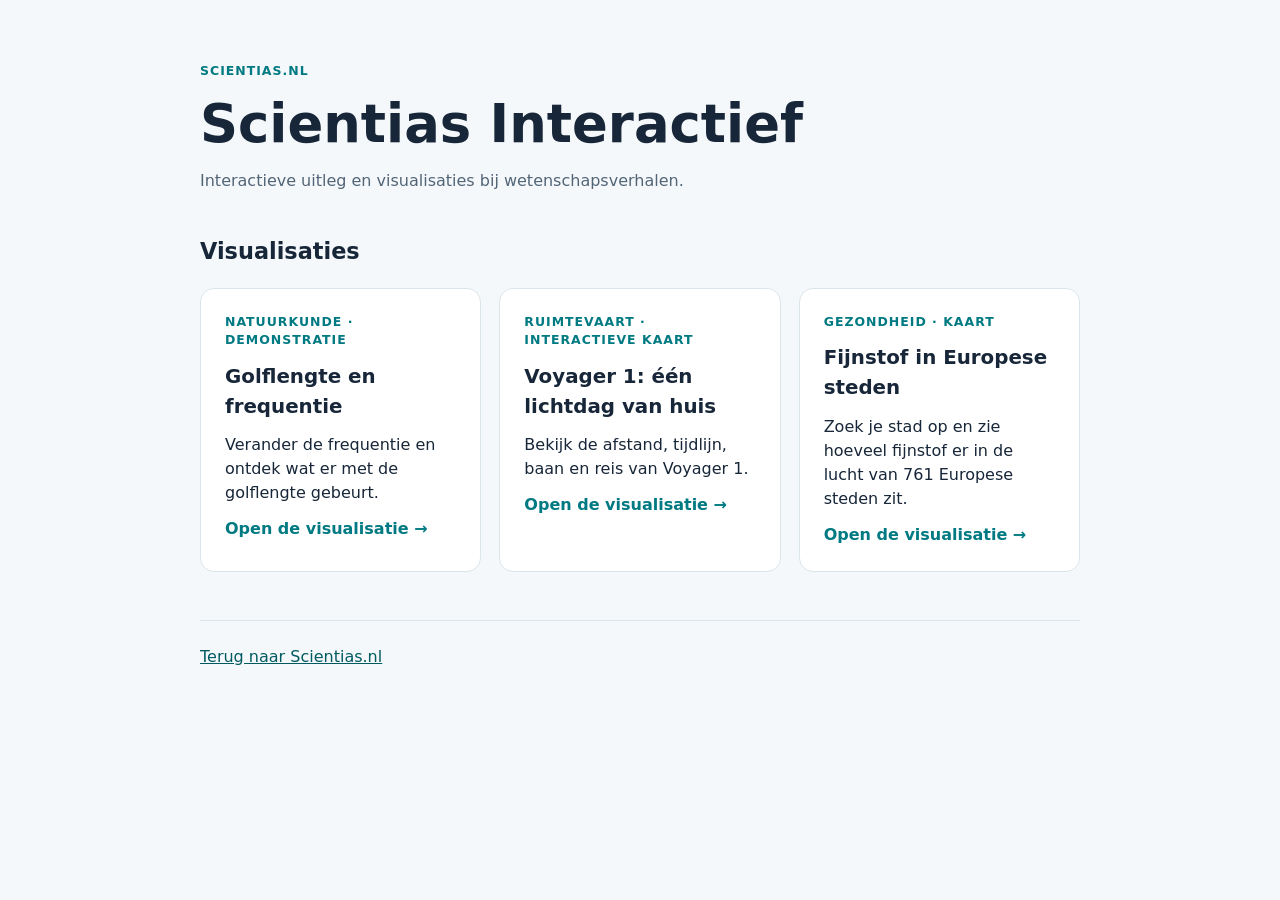
==== overzicht/index.html @ ce61c48b "Voorpagina stuurt door naar Scientias.nl; overzicht naar /overzicht/ De voorpagina https://scientias" ====
<!doctype html>
<html lang="nl">
<head>
  <meta charset="utf-8">
  <meta name="viewport" content="width=device-width, initial-scale=1">
  <meta name="description" content="Overzicht van de interactieve wetenschapsvisualisaties van Scientias.">
  <meta name="robots" content="noindex">
  <title>Overzicht · Scientias Interactief</title>
  <link rel="stylesheet" href="../overzicht.css">
</head>
<body>
  <main class="container">
    <header class="site-header">
      <p class="eyebrow">Scientias.nl</p>
      <h1>Scientias Interactief</h1>
      <p>Interactieve uitleg en visualisaties bij wetenschapsverhalen.</p>
    </header>
    <section aria-labelledby="voorbeelden">
      <h2 id="voorbeelden">Visualisaties</h2>
      <div class="tiles">
        <a class="tile" href="../voorbeelden/golflengte/">
          <span class="eyebrow">Natuurkunde · demonstratie</span>
          <strong>Golflengte en frequentie</strong>
          <span>Verander de frequentie en ontdek wat er met de golflengte gebeurt.</span>
          <span class="link-label">Open de visualisatie →</span>
        </a>
        <a class="tile" href="../interactief/voyager-1-v2/">
          <span class="eyebrow">Ruimtevaart · interactieve kaart</span>
          <strong>Voyager 1: één lichtdag van huis</strong>
          <span>Bekijk de afstand, tijdlijn, baan en reis van Voyager 1.</span>
          <span class="link-label">Open de visualisatie →</span>
        </a>
        <a class="tile" href="../interactief/fijnstof-europese-steden/">
          <span class="eyebrow">Gezondheid · kaart</span>
          <strong>Fijnstof in Europese steden</strong>
          <span>Zoek je stad op en zie hoeveel fijnstof er in de lucht van 761 Europese steden zit.</span>
          <span class="link-label">Open de visualisatie →</span>
        </a>
      </div>
    </section>
    <footer><a href="https://scientias.nl/">Terug naar Scientias.nl</a></footer>
  </main>
</body>
</html>
---- overzicht.css ----
:root{color-scheme:light;--ink:#172638;--muted:#526577;--accent:#007a82;--accent-dark:#005a61;--bg:#f5f8fa;--border:#dce5e9;--surface:#fff}
*{box-sizing:border-box}
html{font-family:system-ui,-apple-system,BlinkMacSystemFont,"Segoe UI",sans-serif;line-height:1.5}
body{margin:0;color:var(--ink);background:var(--bg)}
.container{max-width:980px;margin:auto;padding:clamp(20px,4vw,50px)}
.site-header{margin-bottom:42px}
h1{font-size:clamp(2rem,5vw,3.3rem);line-height:1.13;margin:0 0 14px}
h2{font-size:1.4rem}
p{color:var(--muted)}
.eyebrow{text-transform:uppercase;letter-spacing:.08em;font-size:.78rem;font-weight:750;color:var(--accent)}
.tiles{display:grid;grid-template-columns:repeat(auto-fit,minmax(min(100%,260px),1fr));gap:18px}
.tile{display:flex;flex-direction:column;gap:12px;padding:24px;border:1px solid var(--border);border-radius:14px;background:var(--surface);text-decoration:none;color:inherit}
.tile:hover,.tile:focus-visible{border-color:var(--accent);box-shadow:0 4px 20px #17263812}
.tile strong{font-size:1.24rem}
.link-label{font-weight:700;color:var(--accent)}
footer{margin-top:48px;border-top:1px solid var(--border);padding-top:24px}
a{color:var(--accent-dark)}
a:focus-visible,input:focus-visible{outline:3px solid #f2ad30;outline-offset:4px}
.embed-page{background:transparent}
.embed{padding:clamp(14px,3vw,28px);max-width:760px;margin:auto;background:var(--surface);border:1px solid var(--border);border-radius:14px}
.embed h1{font-size:clamp(1.4rem,3.5vw,2rem)}
.embed label{display:block;font-weight:650;margin:18px 0 8px}
.embed input[type=range]{width:100%;accent-color:var(--accent);min-height:35px;cursor:pointer}
.output{font-size:clamp(1.45rem,4vw,2rem);font-weight:750;color:var(--accent-dark);font-variant-numeric:tabular-nums}
.wave{display:block;width:100%;height:auto;margin:18px 0;background:#f2f8f9;border-radius:9px}
.note{font-size:.86rem;color:var(--muted);margin-bottom:0}
@media(prefers-reduced-motion:reduce){*,*::before,*::after{scroll-behavior:auto!important;transition:none!important}}
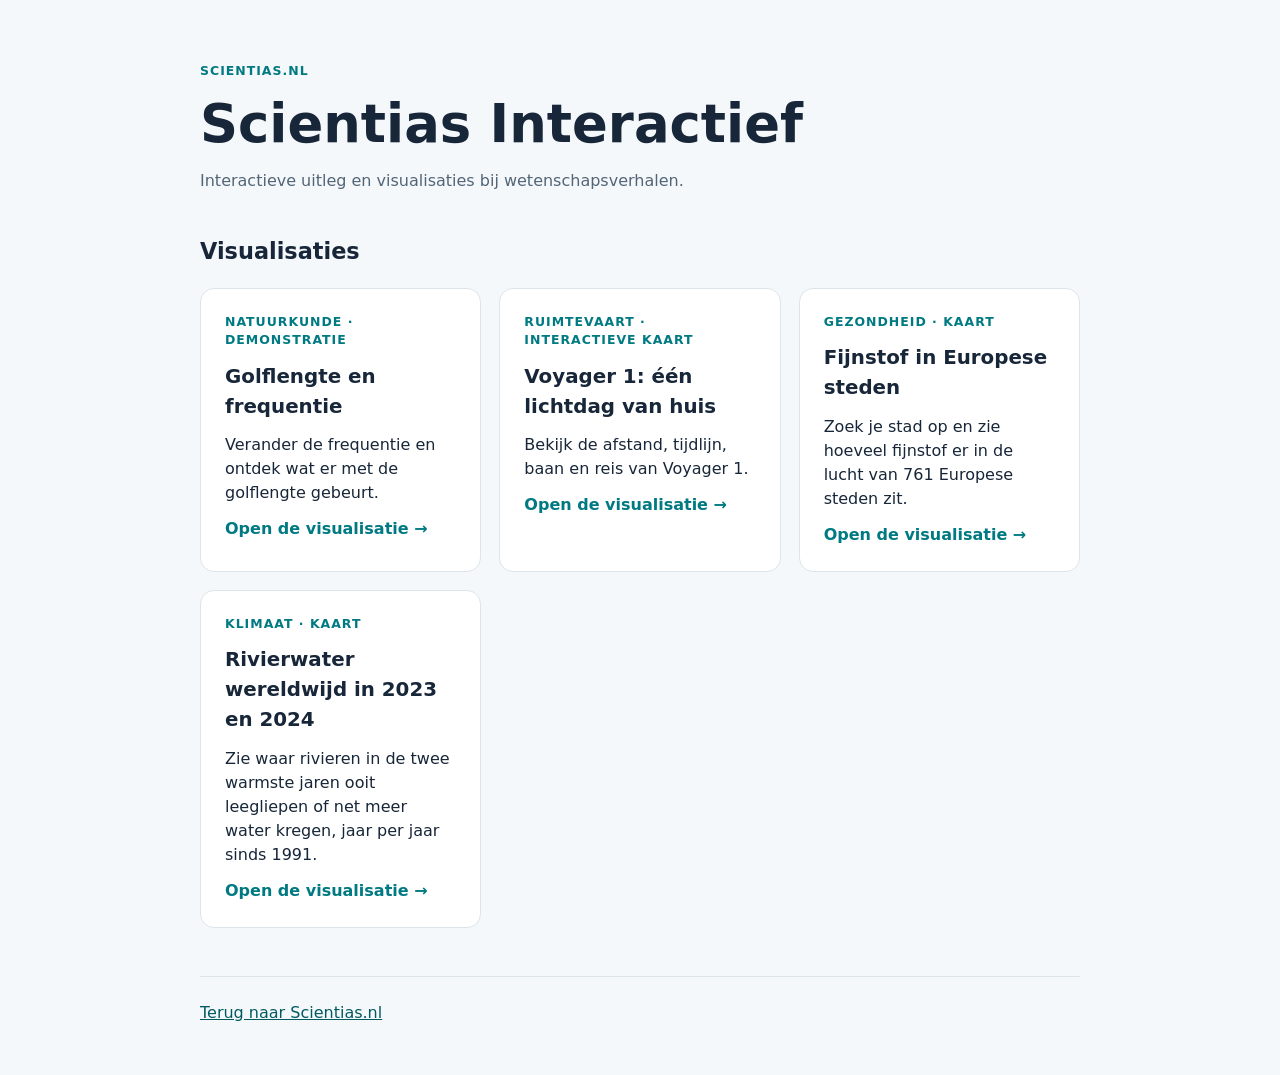
==== commit 8a5a4852: "Main samengevoegd na zoetwaterkaart (#8); tegel naar overzicht Co-Authored-By: Claude Opus 5.5 <nore" ====
--- a/overzicht/index.html
+++ b/overzicht/index.html
@@ -36,6 +36,12 @@
           <span>Zoek je stad op en zie hoeveel fijnstof er in de lucht van 761 Europese steden zit.</span>
           <span class="link-label">Open de visualisatie →</span>
         </a>
+        <a class="tile" href="../interactief/zoetwater-2023-2024/">
+          <span class="eyebrow">Klimaat · kaart</span>
+          <strong>Rivierwater wereldwijd in 2023 en 2024</strong>
+          <span>Zie waar rivieren in de twee warmste jaren ooit leegliepen of net meer water kregen, jaar per jaar sinds 1991.</span>
+          <span class="link-label">Open de visualisatie →</span>
+        </a>
       </div>
     </section>
     <footer><a href="https://scientias.nl/">Terug naar Scientias.nl</a></footer>
